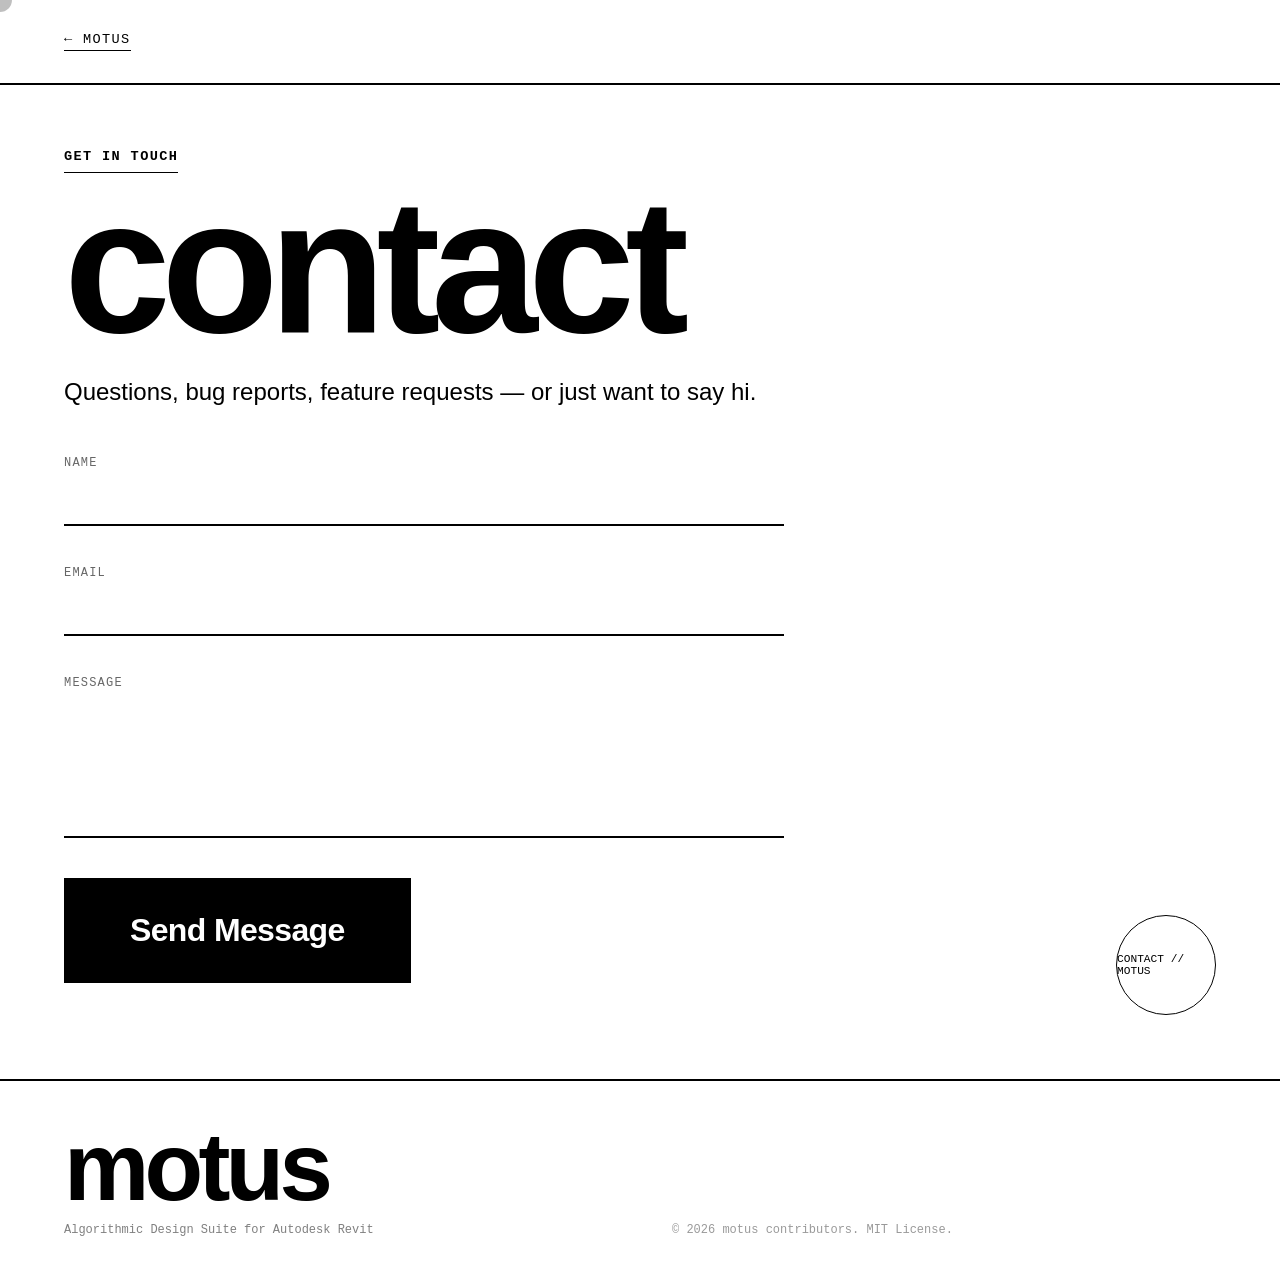
==== contact.html @ 2539275e "add contact.html and update index.html" ====
<html lang="en">
    <head>
        <meta charset="UTF-8">
        <meta name="viewport" content="width=device-width, initial-scale=1.0">
        <title>contact | motus</title>
        <style>
            :root {
                --bg: #ffffff;
                --ink: #000000;
                --font-main: 'Helvetica Neue', Helvetica, Arial, sans-serif;
                --font-mono: 'Courier New', Courier, monospace;
            }

            * {
                box-sizing: border-box;
                margin: 0;
                padding: 0;
                cursor: none;
            }

            body {
                background-color: var(--bg);
                color: var(--ink);
                font-family: var(--font-main);
                overflow-x: hidden;
                width: 100vw;
                min-height: 100vh;
            }

            #cursor {
                position: fixed;
                top: 0;
                left: 0;
                width: 24px;
                height: 24px;
                background: rgba(0,0,0,0.25);
                border-radius: 50%;
                pointer-events: none;
                z-index: 9999;
                transform: translate(-50%, -50%);
                mix-blend-mode: normal;
                transition: width 0.15s ease, height 0.15s ease, border-radius 0.15s ease, background 0.15s ease;
            }

            h1 {
                font-size: clamp(4rem, 15vw, 12rem);
                font-weight: 900;
                letter-spacing: -0.05em;
                line-height: 0.8;
                text-transform: lowercase;
                margin-bottom: 2rem;
            }

            h2 {
                font-family: var(--font-mono);
                font-size: 0.85rem;
                text-transform: uppercase;
                letter-spacing: 0.1em;
                margin-bottom: 1rem;
                border-bottom: 1px solid var(--ink);
                padding-bottom: 0.5rem;
                display: inline-block;
            }

            p {
                font-size: 1.5rem;
                line-height: 1.4;
                max-width: 60ch;
                font-weight: 400;
            }

            .mono-caption {
                font-family: var(--font-mono);
                font-size: 0.75rem;
                line-height: 1.6;
            }

            main {
                display: grid;
                grid-template-columns: 1fr;
                width: 100%;
            }

            section {
                min-height: 100vh;
                padding: 4rem;
                position: relative;
                display: flex;
                flex-direction: column;
            }

            /* Back nav */
            .back-nav {
                padding: 2rem 4rem;
                border-bottom: 2px solid var(--ink);
                display: flex;
                align-items: center;
            }

            .back-link {
                font-family: var(--font-mono);
                font-size: 0.85rem;
                text-transform: uppercase;
                letter-spacing: 0.1em;
                color: var(--ink);
                text-decoration: none;
                border-bottom: 1px solid var(--ink);
                padding-bottom: 0.2rem;
                transition: opacity 0.2s ease;
            }

            .back-link:hover {
                opacity: 0.5;
            }

            /* Contact section */
            .contact {
                justify-content: flex-end;
                padding-bottom: 6rem;
            }

            .contact-content {
                width: 100%;
                max-width: 720px;
            }

            /* Form */
            form {
                margin-top: 3rem;
                display: flex;
                flex-direction: column;
                gap: 2.5rem;
            }

            .form-group {
                display: flex;
                flex-direction: column;
                gap: 0.5rem;
            }

            label {
                font-family: var(--font-mono);
                font-size: 0.75rem;
                text-transform: uppercase;
                letter-spacing: 0.1em;
                color: rgba(0,0,0,0.6);
            }

            input[type="text"],
            input[type="email"],
            textarea {
                background: transparent;
                border: none;
                border-bottom: 2px solid var(--ink);
                font-family: var(--font-main);
                font-size: 1.2rem;
                color: var(--ink);
                padding: 0.75rem 0;
                width: 100%;
                outline: none;
                transition: border-color 0.2s ease;
                cursor: none;
            }

            input[type="text"]:focus,
            input[type="email"]:focus,
            textarea:focus {
                border-bottom-color: var(--ink);
                border-bottom-width: 3px;
            }

            textarea {
                resize: none;
                min-height: 140px;
                line-height: 1.5;
            }

            /* Honey-pot: visually hidden but reachable by bots */
            .hp-field {
                position: absolute;
                left: -9999px;
                top: -9999px;
                opacity: 0;
                height: 0;
                overflow: hidden;
            }

            .cta-button {
                display: inline-block;
                background: var(--ink);
                color: var(--bg);
                padding: 2rem 4rem;
                font-size: 2rem;
                font-weight: 700;
                text-decoration: none;
                border: 2px solid var(--ink);
                transition: all 0.2s cubic-bezier(0.25, 1, 0.5, 1);
                align-self: flex-start;
                font-family: var(--font-main);
                letter-spacing: -0.02em;
            }

            .cta-button:hover {
                background: var(--bg);
                color: var(--ink);
                transform: scale(0.98);
            }

            /* Success / error states */
            .form-message {
                font-family: var(--font-mono);
                font-size: 0.85rem;
                padding: 1rem 0;
                border-top: 2px solid var(--ink);
                display: none;
            }

            .form-message.visible {
                display: block;
            }

            /* Stamp */
            .stamp {
                position: absolute;
                bottom: 4rem;
                right: 4rem;
                width: 100px;
                height: 100px;
                border: 1px solid var(--ink);
                border-radius: 50%;
                display: flex;
                align-items: center;
                justify-content: center;
                font-family: var(--font-mono);
                font-size: 0.7rem;
                text-transform: uppercase;
                animation: spin 10s linear infinite;
            }

            @keyframes spin {
                100% { transform: rotate(360deg); }
            }

            @media (max-width: 768px) {
                h1 { font-size: 20vw; }
                section { padding: 2rem; }
                .back-nav { padding: 1.5rem 2rem; }
                .stamp { display: none; }
                .cta-button { padding: 1.5rem 2.5rem; font-size: 1.5rem; align-self: stretch; text-align: center; }
            }
        </style>

        <script
            src="https://analytics.manaiakalani.info/api/script.js"
            data-site-id="744d43be254d"
            defer
        ></script>
    </head>

    <body>

        <div id="cursor"></div>

        <nav class="back-nav">
            <a href="/" class="back-link">← motus</a>
        </nav>

        <main>
            <section class="contact">
                <div class="contact-content">
                    <h2>Get in touch</h2>
                    <h1>contact</h1>
                    <p>Questions, bug reports, feature requests — or just want to say hi.</p>

                    <!--
                        Form submissions are handled by Formspree.
                        Sign up at https://formspree.io, create a form, and replace
                        YOUR_FORM_ID below with your actual form ID.
                    -->
                    <form
                        id="contact-form"
                        action="https://formspree.io/f/YOUR_FORM_ID"
                        method="POST"
                    >
                        <!-- Honey-pot: bots fill this in, humans never see it -->
                        <div class="hp-field" aria-hidden="true">
                            <label for="hp-website">Website</label>
                            <input
                                type="text"
                                id="hp-website"
                                name="website"
                                tabindex="-1"
                                autocomplete="off"
                                value=""
                            >
                        </div>

                        <div class="form-group">
                            <label for="name">Name</label>
                            <input type="text" id="name" name="name" required autocomplete="name">
                        </div>

                        <div class="form-group">
                            <label for="email">Email</label>
                            <input type="email" id="email" name="email" required autocomplete="email">
                        </div>

                        <div class="form-group">
                            <label for="message">Message</label>
                            <textarea id="message" name="message" required></textarea>
                        </div>

                        <p class="form-message" id="form-msg" role="alert"></p>

                        <button type="submit" class="cta-button">Send Message</button>
                    </form>
                </div>

                <div class="stamp">CONTACT // MOTUS</div>
            </section>
        </main>

        <footer style="border-top: 2px solid var(--ink); padding: 3rem 4rem; display: grid; grid-template-columns: 1fr 1fr; align-items: start; gap: 4rem; background: var(--bg);">
            <div>
                <h1 style="font-size: clamp(3rem, 8vw, 6rem); font-weight: 900; letter-spacing: -0.05em; line-height: 0.8; text-transform: lowercase; margin-bottom: 1rem;">motus</h1>
                <p style="font-family: var(--font-mono); font-size: 0.75rem; color: rgba(0,0,0,0.5); max-width: none;">Algorithmic Design Suite for Autodesk Revit</p>
            </div>
            <p style="font-family: var(--font-mono); font-size: 0.75rem; color: rgba(0,0,0,0.4); max-width: none; align-self: end;">© <span id="copy-year"></span> motus contributors. MIT License.</p>
        </footer>

        <script>
            // Custom cursor
            const cursor = document.getElementById('cursor');

            document.addEventListener('mousemove', (e) => {
                cursor.style.left = e.clientX + 'px';
                cursor.style.top = e.clientY + 'px';
            });

            const interactives = document.querySelectorAll('a, button, input, textarea');
            interactives.forEach(el => {
                el.addEventListener('mouseenter', () => {
                    cursor.style.background = '#ffffff';
                    cursor.style.mixBlendMode = 'exclusion';
                });
                el.addEventListener('mouseleave', () => {
                    cursor.style.background = 'rgba(0,0,0,0.25)';
                    cursor.style.mixBlendMode = 'normal';
                });
            });
        </script>

        <script>
            document.getElementById('copy-year').textContent = new Date().getFullYear();

            const form = document.getElementById('contact-form');
            const msg  = document.getElementById('form-msg');
            const hp   = document.getElementById('hp-website');

            form.addEventListener('submit', async function(e) {
                e.preventDefault();

                // Honey-pot check: bot filled the hidden field — silently fake success
                if (hp.value.trim() !== '') {
                    showSuccess();
                    return;
                }

                const action = form.getAttribute('action');

                // Formspree ID not yet configured — fall back to native POST
                if (action.includes('YOUR_FORM_ID')) {
                    form.submit();
                    return;
                }

                const submitBtn = form.querySelector('button[type="submit"]');
                submitBtn.textContent = 'Sending…';
                submitBtn.disabled = true;

                try {
                    const res = await fetch(action, {
                        method: 'POST',
                        body: new FormData(form),
                        headers: { 'Accept': 'application/json' }
                    });

                    if (res.ok) {
                        showSuccess();
                    } else {
                        submitBtn.textContent = 'Send Message';
                        submitBtn.disabled = false;
                        showMsg('Something went wrong. Please try again.');
                    }
                } catch {
                    submitBtn.textContent = 'Send Message';
                    submitBtn.disabled = false;
                    showMsg('Network error. Please try again.');
                }
            });

            function showSuccess() {
                form.style.display = 'none';
                showMsg('Message sent. Thank you!');
            }

            function showMsg(text) {
                msg.textContent = text;
                msg.classList.add('visible');
            }
        </script>

    </body>
</html>
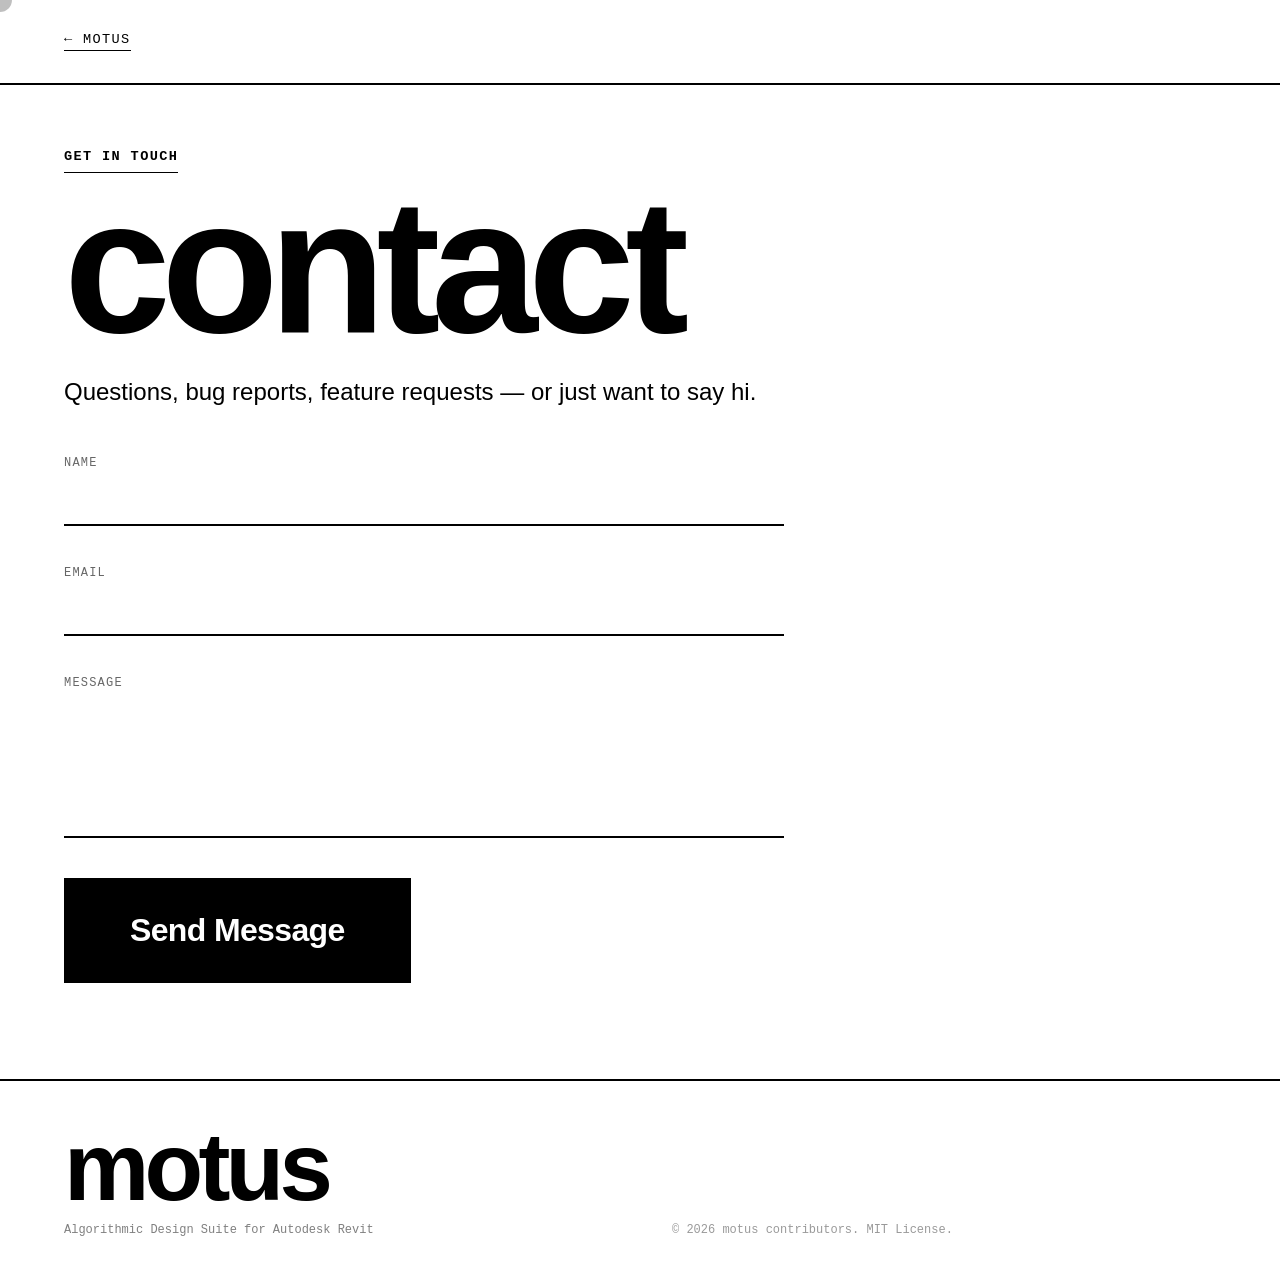
==== commit 419422bc: "removed stamp from the contact page" ====
--- a/contact.html
+++ b/contact.html
@@ -219,24 +219,6 @@
                 display: block;
             }
 
-            /* Stamp */
-            .stamp {
-                position: absolute;
-                bottom: 4rem;
-                right: 4rem;
-                width: 100px;
-                height: 100px;
-                border: 1px solid var(--ink);
-                border-radius: 50%;
-                display: flex;
-                align-items: center;
-                justify-content: center;
-                font-family: var(--font-mono);
-                font-size: 0.7rem;
-                text-transform: uppercase;
-                animation: spin 10s linear infinite;
-            }
-
             @keyframes spin {
                 100% { transform: rotate(360deg); }
             }
@@ -245,7 +227,6 @@
                 h1 { font-size: 20vw; }
                 section { padding: 2rem; }
                 .back-nav { padding: 1.5rem 2rem; }
-                .stamp { display: none; }
                 .cta-button { padding: 1.5rem 2.5rem; font-size: 1.5rem; align-self: stretch; text-align: center; }
             }
         </style>
@@ -316,7 +297,6 @@
                     </form>
                 </div>
 
-                <div class="stamp">CONTACT // MOTUS</div>
             </section>
         </main>
 
